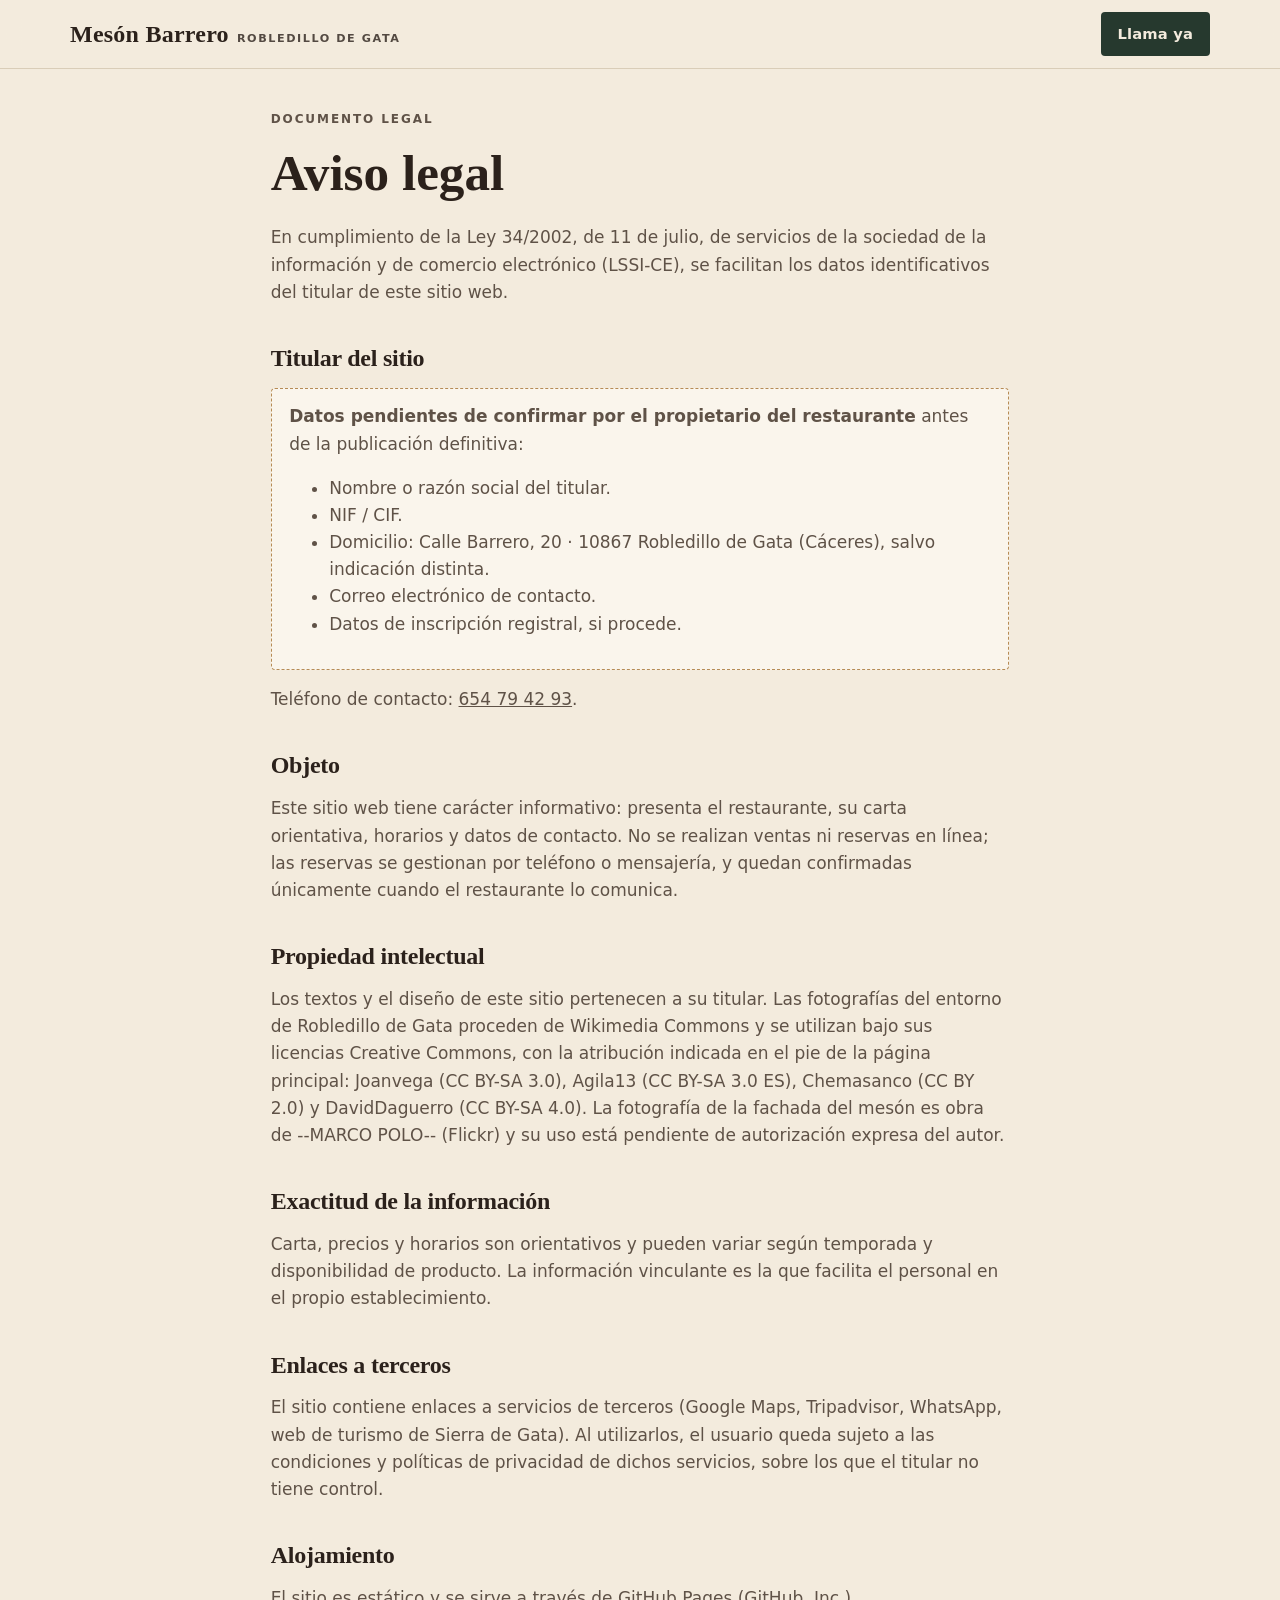
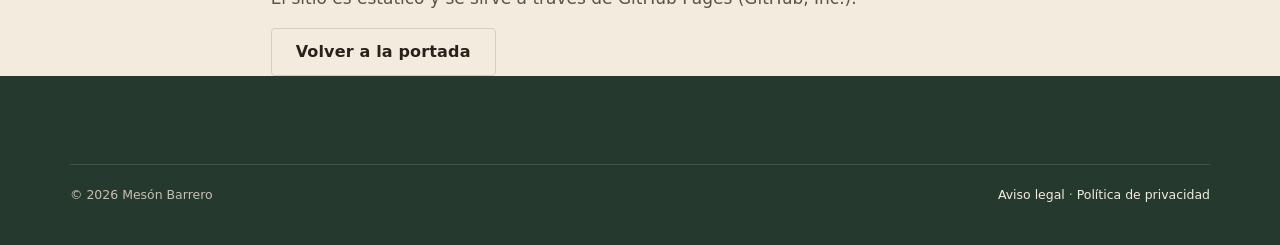
==== aviso-legal.html @ 31200e3a "Rediseño profesional: nueva identidad, CSS/JS separados, fuentes propias, WebP responsive, SEO técni" ====
<!doctype html>
<html lang="es">
<head>
<meta charset="utf-8">
<meta name="viewport" content="width=device-width, initial-scale=1, viewport-fit=cover">
<title>Aviso legal · Mesón Barrero</title>
<meta name="description" content="Aviso legal del sitio web del Mesón Barrero, Robledillo de Gata.">
<link rel="canonical" href="https://abrahamrrr180-netizen.github.io/meson-barrero-web/aviso-legal.html">
<meta name="robots" content="noindex, follow">
<link rel="icon" href="favicon.svg" type="image/svg+xml">
<link rel="stylesheet" href="css/styles.css">
</head>
<body>
<a class="skip" href="#main">Saltar al contenido</a>
<header class="site-header solid">
  <div class="wrap nav">
    <a class="brand" href="./">Mesón Barrero <small>Robledillo de Gata</small></a>
    <div class="nav-right"><a class="btn btn-primary" href="tel:+34654794293">Llama ya</a></div>
  </div>
</header>
<main id="main" class="legal-page">
  <div class="wrap prose">
    <p class="eyebrow">Documento legal</p>
    <h1>Aviso legal</h1>
    <p>En cumplimiento de la Ley 34/2002, de 11 de julio, de servicios de la sociedad de la información y de comercio electrónico (LSSI-CE), se facilitan los datos identificativos del titular de este sitio web.</p>

    <h2>Titular del sitio</h2>
    <div class="pending">
      <p><strong>Datos pendientes de confirmar por el propietario del restaurante</strong> antes de la publicación definitiva:</p>
      <ul>
        <li>Nombre o razón social del titular.</li>
        <li>NIF / CIF.</li>
        <li>Domicilio: Calle Barrero, 20 · 10867 Robledillo de Gata (Cáceres), salvo indicación distinta.</li>
        <li>Correo electrónico de contacto.</li>
        <li>Datos de inscripción registral, si procede.</li>
      </ul>
    </div>
    <p>Teléfono de contacto: <a href="tel:+34654794293">654 79 42 93</a>.</p>

    <h2>Objeto</h2>
    <p>Este sitio web tiene carácter informativo: presenta el restaurante, su carta orientativa, horarios y datos de contacto. No se realizan ventas ni reservas en línea; las reservas se gestionan por teléfono o mensajería, y quedan confirmadas únicamente cuando el restaurante lo comunica.</p>

    <h2>Propiedad intelectual</h2>
    <p>Los textos y el diseño de este sitio pertenecen a su titular. Las fotografías del entorno de Robledillo de Gata proceden de Wikimedia Commons y se utilizan bajo sus licencias Creative Commons, con la atribución indicada en el pie de la página principal: Joanvega (CC BY-SA 3.0), Agila13 (CC BY-SA 3.0 ES), Chemasanco (CC BY 2.0) y DavidDaguerro (CC BY-SA 4.0). La fotografía de la fachada del mesón es obra de --MARCO POLO-- (Flickr) y su uso está pendiente de autorización expresa del autor.</p>

    <h2>Exactitud de la información</h2>
    <p>Carta, precios y horarios son orientativos y pueden variar según temporada y disponibilidad de producto. La información vinculante es la que facilita el personal en el propio establecimiento.</p>

    <h2>Enlaces a terceros</h2>
    <p>El sitio contiene enlaces a servicios de terceros (Google Maps, Tripadvisor, WhatsApp, web de turismo de Sierra de Gata). Al utilizarlos, el usuario queda sujeto a las condiciones y políticas de privacidad de dichos servicios, sobre los que el titular no tiene control.</p>

    <h2>Alojamiento</h2>
    <p>El sitio es estático y se sirve a través de GitHub Pages (GitHub, Inc.).</p>

    <p><a class="btn btn-ghost" href="./">Volver a la portada</a></p>
  </div>
</main>
<footer class="site-footer"><div class="wrap"><div class="legal"><div class="row"><span>© <span id="year">2026</span> Mesón Barrero</span><span><a href="aviso-legal.html">Aviso legal</a> · <a href="privacidad.html">Política de privacidad</a></span></div></div></div></footer>
<script>document.getElementById('year').textContent=new Date().getFullYear();</script>
</body>
</html>
---- css/styles.css ----
/* Mesón Barrero — hoja de estilos
   Dirección: editorial, cálida y natural. Verde bosque, marfil, oro envejecido, marrón carbón.
   Tipografía: Cormorant Garamond (titulares) + Manrope (cuerpo), servidas desde /fonts. */

@font-face{font-family:"Cormorant Garamond";font-style:normal;font-weight:300 700;font-display:swap;src:url("../fonts/CormorantGaramond-normal.woff2") format("woff2")}
@font-face{font-family:"Cormorant Garamond";font-style:italic;font-weight:300 700;font-display:swap;src:url("../fonts/CormorantGaramond-italic.woff2") format("woff2")}
@font-face{font-family:"Manrope";font-style:normal;font-weight:200 800;font-display:swap;src:url("../fonts/Manrope-normal.woff2") format("woff2")}

:root{
  --green:#26392E;--green-2:#2F4639;--ivory:#F3EBDD;--gold:#B68B55;--gold-deep:#8A6536;--brown:#41332B;
  --bg:#F3EBDD;--bg-2:#EAE0CD;--surface:#FAF5EC;
  --fg:#2B211B;--fg-2:#5F5247;
  --band:#26392E;--band-2:#2F4639;--on-band:#F3EBDD;--on-band-2:#C9BFAE;--band-line:#3E5547;
  --accent:#B68B55;--accent-text:#8A6536;--line:#D9CDB8;--ok:#4E8A58;
  --display:"Cormorant Garamond",Georgia,"Times New Roman",serif;
  --body:"Manrope","Segoe UI",system-ui,-apple-system,sans-serif;
  --r:4px;--wrap:1180px;
  color-scheme:light;
}
@media (prefers-color-scheme:dark){
  :root:not([data-theme="light"]){
    --bg:#171C19;--bg-2:#1E2520;--surface:#222A25;--fg:#F0E8DA;--fg-2:#B5A997;
    --band:#10150F;--band-2:#1A211C;--on-band:#F0E8DA;--on-band-2:#A69C8B;--band-line:#2C3A30;
    --accent:#CFA66F;--accent-text:#D8B27E;--line:#33403A;--ok:#6DBA78;color-scheme:dark;
  }
}
:root[data-theme="dark"]{
  --bg:#171C19;--bg-2:#1E2520;--surface:#222A25;--fg:#F0E8DA;--fg-2:#B5A997;
  --band:#10150F;--band-2:#1A211C;--on-band:#F0E8DA;--on-band-2:#A69C8B;--band-line:#2C3A30;
  --accent:#CFA66F;--accent-text:#D8B27E;--line:#33403A;--ok:#6DBA78;color-scheme:dark;
}

*,*::before,*::after{box-sizing:border-box}
html{scroll-behavior:smooth;scroll-padding-top:84px;-webkit-text-size-adjust:100%}
@media (prefers-reduced-motion:reduce){html{scroll-behavior:auto}*,*::before,*::after{animation:none!important;transition:none!important}}
body{margin:0;background:var(--bg);color:var(--fg);font-family:var(--body);font-size:1.0625rem;line-height:1.6;-webkit-font-smoothing:antialiased}
img{display:block;max-width:100%;height:auto}
a{color:inherit}
h1,h2,h3{font-family:var(--display);margin:0;line-height:1.08;text-wrap:balance;font-weight:600}
h2{font-size:clamp(2.1rem,4.6vw,3.3rem);letter-spacing:-.01em}
h2 em{font-style:italic;font-weight:500;color:var(--accent-text)}
h3{font-size:1.45rem}
p{margin:0}
.wrap{max-width:var(--wrap);margin:0 auto;padding-left:max(20px,env(safe-area-inset-left,0px));padding-right:max(20px,env(safe-area-inset-right,0px))}
.eyebrow{font-size:.75rem;font-weight:700;letter-spacing:.16em;text-transform:uppercase;color:var(--accent-text)}
.lead{font-size:1.15rem;color:var(--fg-2);max-width:62ch;line-height:1.65}
section{padding-block:4rem}
@media (min-width:760px){section{padding-block:6.5rem}}
.sec-head{display:grid;gap:.75rem;margin-bottom:2.5rem;max-width:66ch}
.rule{width:56px;height:1px;background:var(--accent);margin-top:.25rem}

/* Accesibilidad */
.skip{position:absolute;left:-999px;top:8px;background:var(--band);color:var(--on-band);padding:.6rem 1rem;border-radius:var(--r);z-index:100}
.skip:focus{left:8px}
:focus-visible{outline:3px solid var(--accent);outline-offset:3px}
.visually-hidden{position:absolute!important;width:1px;height:1px;overflow:hidden;clip:rect(0 0 0 0);white-space:nowrap}

/* Botones */
.btn{display:inline-flex;align-items:center;justify-content:center;gap:.5rem;min-height:48px;padding:.8rem 1.5rem;border-radius:var(--r);font:600 1rem/1 var(--body);text-decoration:none;border:1.5px solid transparent;cursor:pointer;transition:background .15s,color .15s,border-color .15s,transform .1s;letter-spacing:.01em}
.btn:active{transform:translateY(1px)}
.btn-primary{background:var(--band);color:var(--on-band)}
.btn-primary:hover{background:var(--band-2)}
.btn-gold{background:var(--gold);color:#1F1811;border-color:var(--gold)}
.btn-gold:hover{background:#C59A62}
.btn-ghost{background:transparent;border-color:var(--line);color:var(--fg)}
.btn-ghost:hover{border-color:var(--accent);color:var(--accent-text)}
.btn-light{background:rgba(243,235,221,.12);border-color:rgba(243,235,221,.6);color:#fff;backdrop-filter:blur(6px)}
.btn-light:hover{background:rgba(243,235,221,.26)}

/* Cabecera */
.site-header{position:fixed;top:0;left:0;right:0;z-index:40;color:#fff;transition:background .3s,color .3s,box-shadow .3s;background:linear-gradient(180deg,rgba(16,21,15,.6),rgba(16,21,15,0))}
.site-header.solid{color:var(--fg);background:color-mix(in srgb,var(--bg) 90%,transparent);backdrop-filter:blur(14px);-webkit-backdrop-filter:blur(14px);box-shadow:0 1px 0 var(--line)}
.nav{display:flex;align-items:center;justify-content:space-between;gap:1rem;height:68px}
.brand{display:flex;align-items:baseline;gap:.5rem;text-decoration:none;font-family:var(--display);font-weight:600;font-size:1.5rem;letter-spacing:.01em;white-space:nowrap}
.brand small{font-family:var(--body);font-size:.7rem;letter-spacing:.14em;text-transform:uppercase;opacity:.8;font-weight:600}
.nav ul{list-style:none;margin:0;padding:0;display:none;gap:1.75rem}
.nav ul a{text-decoration:none;font-weight:600;font-size:.92rem;opacity:.88;letter-spacing:.02em}
.nav ul a:hover{opacity:1;text-decoration:underline;text-underline-offset:.35em}
.nav-right{display:flex;align-items:center;gap:.6rem}
.nav .btn{min-height:44px;padding:.55rem 1rem;font-size:.92rem;white-space:nowrap}
.site-header:not(.solid) .btn-primary{background:var(--gold);color:#1F1811}
@media (min-width:900px){.nav ul{display:flex}.brand small{display:inline}}
@media (max-width:899px){.brand small{display:none}}
.lang{display:inline-flex;border:1px solid rgba(255,255,255,.5);border-radius:999px;padding:2px}
.site-header.solid .lang{border-color:var(--line)}
.lang button{appearance:none;border:0;background:transparent;color:inherit;font:700 .74rem/1 var(--body);letter-spacing:.08em;padding:0 .6rem;min-width:40px;min-height:38px;border-radius:999px;cursor:pointer;opacity:.75}
.lang button[aria-pressed="true"]{background:rgba(255,255,255,.22);opacity:1}
.site-header.solid .lang button[aria-pressed="true"]{background:var(--band);color:var(--on-band)}
@media (max-width:420px){.nav .btn{padding:.55rem .75rem;font-size:.85rem}.lang button{padding:0 .45rem;min-width:34px}}

/* Hero */
.hero{position:relative;min-height:92svh;color:#fff;display:grid;align-items:end;padding:0;overflow:hidden;background:var(--band)}
.hero picture,.hero img{position:absolute;inset:0;width:100%;height:100%;object-fit:cover;object-position:50% 62%}
.hero::after{content:"";position:absolute;inset:0;background:linear-gradient(180deg,rgba(16,21,15,.18) 0%,rgba(16,21,15,.08) 35%,rgba(16,21,15,.82) 100%)}
.hero .wrap{position:relative;z-index:1;width:100%;padding-block:0 3rem;display:grid;gap:1.1rem}
.hero h1{font-size:clamp(3.2rem,9.5vw,6.8rem);font-weight:500;letter-spacing:-.015em;line-height:.95}
.hero h1 em{font-style:italic;font-weight:500;color:#E3C396}
.hero .kicker{font-size:.78rem;font-weight:700;letter-spacing:.18em;text-transform:uppercase;color:#E3C396}
.hero .sub{font-size:clamp(1.05rem,1.9vw,1.3rem);max-width:54ch;color:rgba(255,255,255,.9);line-height:1.6}
.hero-row{display:flex;flex-wrap:wrap;gap:.75rem;align-items:center;margin-top:.4rem}
.status{display:inline-flex;align-items:center;gap:.5rem;background:rgba(16,21,15,.45);border:1px solid rgba(255,255,255,.35);border-radius:999px;padding:.45rem .9rem .45rem .65rem;font-size:.88rem;backdrop-filter:blur(6px);width:fit-content}
.status .dot{width:9px;height:9px;border-radius:50%;background:#bbb;flex:none}
.status.open .dot{background:#6DBA78}
.status.closed .dot{background:#E3C396}
.hero .meta{font-size:.9rem;line-height:1.7;color:rgba(255,255,255,.82)}
@media (min-width:760px){.hero .wrap{padding-block:0 4.5rem;grid-template-columns:1fr auto;align-items:end}.hero .meta{text-align:right;font-size:.95rem;line-height:1.85}}

/* Confianza */
.trust{padding-block:0;background:var(--surface);border-bottom:1px solid var(--line)}
.trust .wrap{display:grid;grid-template-columns:repeat(2,1fr);gap:0}
@media (min-width:760px){.trust .wrap{grid-template-columns:repeat(4,1fr)}}
.trust div{padding:1.4rem .5rem;text-align:center;border-right:1px solid var(--line)}
.trust div:last-child{border-right:0}
@media (max-width:759px){.trust div:nth-child(2){border-right:0}.trust div:nth-child(-n+2){border-bottom:1px solid var(--line)}}
.trust strong{display:block;font-family:var(--display);font-size:clamp(1.7rem,3.4vw,2.3rem);font-weight:600;line-height:1;font-variant-numeric:tabular-nums}
.trust span{display:block;margin-top:.35rem;font-size:.72rem;letter-spacing:.1em;text-transform:uppercase;color:var(--fg-2);font-weight:700}
.trust a{text-decoration:none;color:inherit}
.trust a:hover span{color:var(--accent-text)}

/* Intro editorial */
.intro{text-align:center}
.intro p.big{font-family:var(--display);font-size:clamp(1.7rem,3.4vw,2.6rem);line-height:1.25;max-width:30ch;margin:1rem auto 0;font-weight:500}
.intro p.big em{font-style:italic;color:var(--accent-text)}

/* Especialidades */
.specs{display:grid;gap:0;border-top:1px solid var(--line)}
@media (min-width:640px){.specs{grid-template-columns:repeat(2,1fr)}}
@media (min-width:980px){.specs{grid-template-columns:repeat(4,1fr)}}
.spec{padding:1.75rem 1.5rem 1.75rem 0;border-bottom:1px solid var(--line);display:grid;gap:.5rem;align-content:start}
@media (min-width:640px){.spec{padding-right:2rem}.spec:nth-child(2n){border-left:1px solid var(--line);padding-left:2rem}}
@media (min-width:980px){.spec:nth-child(2n){border-left:0;padding-left:0}.spec+.spec{border-left:1px solid var(--line);padding-left:2rem}}
.spec .num{font-family:var(--display);font-style:italic;color:var(--accent-text);font-size:1.1rem}
.spec h3{font-size:1.5rem}
.spec p{color:var(--fg-2);font-size:.97rem}

/* Mosaico */
.strip{padding:0;background:var(--bg-2)}
.mosaic{display:grid;grid-template-columns:1.4fr 1fr 1fr;grid-auto-rows:min(44vh,420px);gap:6px}
.mosaic figure{margin:0;position:relative;overflow:hidden;background:var(--band-2)}
.mosaic img{width:100%;height:100%;object-fit:cover;transition:transform 1.2s ease}
@media (hover:hover){.mosaic figure:hover img{transform:scale(1.03)}}
.mosaic figcaption{position:absolute;left:0;right:0;bottom:0;padding:.7rem 1rem;font-size:.8rem;color:#fff;background:linear-gradient(0deg,rgba(16,21,15,.7),transparent);letter-spacing:.03em}
.mosaic .tall{grid-row:span 2}
.mosaic .wide{grid-column:span 2}
@media (max-width:760px){
  .mosaic{display:flex;overflow-x:auto;gap:6px;scroll-snap-type:x mandatory;-webkit-overflow-scrolling:touch;scrollbar-width:none;padding-inline:max(20px,env(safe-area-inset-left,0px))}
  .mosaic::-webkit-scrollbar{display:none}
  .mosaic figure{flex:0 0 82vw;height:60vw;scroll-snap-align:center;border-radius:var(--r)}
}

/* Carta */
.carta{background:var(--bg-2)}
.carta .head{display:flex;justify-content:space-between;align-items:flex-end;gap:1.5rem;flex-wrap:wrap;margin-bottom:1.5rem}
.carta .head p{max-width:42ch;color:var(--fg-2)}
.cat-nav{position:sticky;top:68px;z-index:5;display:flex;gap:.4rem;overflow-x:auto;padding:.75rem 0;margin-bottom:1.5rem;scrollbar-width:none;background:var(--bg-2);border-bottom:1px solid var(--line)}
.cat-nav::-webkit-scrollbar{display:none}
.cat-nav a{flex:none;display:inline-flex;align-items:center;min-height:44px;text-decoration:none;font-size:.85rem;font-weight:700;letter-spacing:.02em;padding:.5rem 1rem;border-radius:999px;border:1px solid var(--line);color:var(--fg-2);background:var(--surface)}
.cat-nav a:hover,.cat-nav a[aria-current="true"]{border-color:var(--band);background:var(--band);color:var(--on-band)}
.cols{display:grid;gap:0 5rem}
@media (min-width:860px){.cols{grid-template-columns:1fr 1fr}}
.grp{margin-bottom:2.75rem;scroll-margin-top:140px}
.grp h3{font-family:var(--body);font-size:.75rem;letter-spacing:.16em;text-transform:uppercase;color:var(--accent-text);font-weight:700;margin-bottom:.6rem;padding-bottom:.6rem;border-bottom:1px solid var(--line)}
.d{display:grid;grid-template-columns:1fr auto;gap:.1rem .75rem;padding:.75rem 0;border-bottom:1px solid var(--line);align-items:baseline}
.d b{font-weight:600;font-family:var(--display);font-size:1.3rem;line-height:1.2}
.d b i{font-style:italic;font-weight:500;color:var(--accent-text);font-size:1.05rem;margin-left:.4rem}
.d small{grid-column:1/-1;color:var(--fg-2);font-size:.92rem}
.d .tag{font-size:.66rem;font-weight:700;letter-spacing:.08em;text-transform:uppercase;color:var(--fg-2);border:1px solid var(--line);border-radius:3px;padding:.15rem .4rem;white-space:nowrap}
.carta .foot{color:var(--fg-2);font-size:.92rem;max-width:72ch;display:grid;gap:.4rem;border-top:1px solid var(--line);padding-top:1.25rem}

/* El mesón */
.meson{display:grid;gap:2.5rem}
@media (min-width:900px){.meson{grid-template-columns:1.05fr .95fr;align-items:center}}
.features{display:grid;gap:1.1rem;margin-top:.5rem}
.feature{display:grid;grid-template-columns:44px 1fr;gap:1rem;align-items:start}
.feature .ic{width:44px;height:44px;border-radius:50%;border:1px solid var(--accent);color:var(--accent-text);display:grid;place-items:center}
.feature .ic svg{width:20px;height:20px}
.feature h3{font-size:1.25rem}
.feature p{color:var(--fg-2);font-size:.95rem}
.photo{margin:0;border-radius:var(--r);overflow:hidden;position:relative}
.photo img{width:100%;height:100%;object-fit:cover;aspect-ratio:4/5;max-height:680px}
.photo figcaption{position:absolute;left:0;right:0;bottom:0;padding:.7rem 1rem;font-size:.8rem;color:#fff;background:linear-gradient(0deg,rgba(16,21,15,.7),transparent)}

/* Entorno */
.pueblo{background:var(--band);color:var(--on-band)}
.pueblo .eyebrow{color:#E3C396}
.pueblo h2 em{color:#E3C396}
.pueblo .lead{color:var(--on-band-2)}
.plan{display:grid;gap:1.25rem;margin-top:2.5rem}
@media (min-width:760px){.plan{grid-template-columns:repeat(3,1fr)}}
.plan-item{border-radius:var(--r);overflow:hidden;background:var(--band-2);display:grid;grid-template-rows:auto 1fr;border:1px solid var(--band-line)}
.plan-item img{width:100%;aspect-ratio:4/3;object-fit:cover}
.plan-item div{padding:1.2rem 1.3rem 1.4rem;display:grid;gap:.45rem;align-content:start}
.plan-item .when{font-size:.72rem;font-weight:700;letter-spacing:.14em;text-transform:uppercase;color:#E3C396}
.plan-item h3{color:var(--on-band)}
.plan-item p{color:var(--on-band-2);font-size:.95rem}
.dist{display:flex;flex-wrap:wrap;gap:.5rem;margin-top:2rem}
.dist span{border:1px solid var(--band-line);border-radius:999px;padding:.4rem .9rem;font-size:.86rem;color:var(--on-band-2)}
.dist span b{color:var(--on-band);font-weight:600}
.pueblo a.ext{color:var(--on-band);text-decoration-color:#E3C396;text-underline-offset:.3em}

/* Opiniones */
.reviews{display:grid;gap:1.5rem}
@media (min-width:760px){.reviews{grid-template-columns:1fr 1fr}}
.review-card{display:block;text-decoration:none;color:inherit;background:var(--surface);border:1px solid var(--line);border-radius:var(--r);padding:1.6rem 1.75rem;display:grid;gap:.5rem;align-content:start;transition:border-color .15s}
.review-card:hover{border-color:var(--accent)}
.review-card .score{font-family:var(--display);font-size:3rem;font-weight:600;line-height:1;font-variant-numeric:tabular-nums}
.review-card .score small{font-size:1.1rem;color:var(--fg-2);font-weight:500}
.review-card .src{font-size:.75rem;letter-spacing:.12em;text-transform:uppercase;font-weight:700;color:var(--accent-text)}
.review-card p{color:var(--fg-2);font-size:.95rem}
.review-card .more{font-weight:700;font-size:.9rem;text-decoration:underline;text-underline-offset:.3em;color:var(--fg)}
.themes{margin-top:2rem;display:grid;gap:.6rem;max-width:70ch}
.themes p{color:var(--fg-2)}
.themes ul{margin:0;padding-left:1.1rem;color:var(--fg-2);display:grid;gap:.25rem}

/* Reservas */
.reservas{background:var(--bg-2)}
.res-grid{display:grid;gap:1.5rem}
@media (min-width:900px){.res-grid{grid-template-columns:1.1fr .9fr;align-items:start}}
.card{background:var(--surface);border:1px solid var(--line);border-radius:var(--r);padding:1.4rem;display:grid;gap:1.25rem;align-content:start}
@media (min-width:760px){.card{padding:1.9rem}}
.phone-big{font-family:var(--display);font-size:clamp(2.1rem,5vw,2.9rem);font-weight:600;letter-spacing:.01em;font-variant-numeric:tabular-nums;text-decoration:none;line-height:1}
.phone-row{display:flex;flex-wrap:wrap;align-items:center;gap:.9rem}
.hours{list-style:none;margin:0;padding:0}
.hours li{display:flex;justify-content:space-between;gap:1rem;padding:.45rem 0;border-bottom:1px solid var(--line);font-variant-numeric:tabular-nums;font-size:.97rem}
.hours li span:last-child{color:var(--fg-2)}
.hours li.today{font-weight:700}
.hours li.today span{color:var(--accent-text)}
.small{font-size:.9rem;color:var(--fg-2)}
.note{border-left:2px solid var(--accent);padding:.2rem 0 .2rem 1rem;color:var(--fg-2);font-size:.95rem}

/* FAQ */
.faq-list{max-width:780px}
details{border-bottom:1px solid var(--line);padding:1rem 0}
summary{cursor:pointer;font-weight:600;font-family:var(--display);font-size:1.3rem;list-style:none;display:flex;justify-content:space-between;gap:1rem;align-items:baseline}
summary::-webkit-details-marker{display:none}
summary::after{content:"+";color:var(--accent-text);font-weight:400;font-size:1.5rem;line-height:1;flex:none}
details[open] summary::after{content:"–"}
details p{color:var(--fg-2);padding-top:.6rem;max-width:66ch}

/* Cómo llegar */
.llegar{display:grid;gap:2.5rem}
@media (min-width:900px){.llegar{grid-template-columns:1fr 1fr;align-items:center}}
.llegar ul{margin:.75rem 0 0;padding-left:1.1rem;color:var(--fg-2);display:grid;gap:.4rem}
.mapcard{display:block;position:relative;border-radius:var(--r);overflow:hidden;aspect-ratio:4/3;text-decoration:none;color:#fff;background:var(--band)}
.mapcard img{position:absolute;inset:0;width:100%;height:100%;object-fit:cover;object-position:50% 72%;transition:transform 1.2s ease}
@media (hover:hover){.mapcard:hover img{transform:scale(1.03)}}
.mapcard-body{position:absolute;inset:auto 0 0;padding:1.4rem;display:grid;gap:.25rem;background:linear-gradient(0deg,rgba(16,21,15,.82),rgba(16,21,15,0));font-size:.95rem}
.mapcard-body strong{font-family:var(--display);font-size:1.6rem;font-weight:600}
.mapcard .pin{width:34px;height:34px;border-radius:50%;background:var(--gold);color:#1F1811;display:grid;place-items:center;margin-bottom:.4rem}
.mapcard .pin svg{width:20px;height:20px}

/* Pie */
.site-footer{background:var(--band);color:var(--on-band-2);padding-block:3rem 2.5rem;font-size:.9rem}
.site-footer .grid{display:grid;gap:2rem}
@media (min-width:760px){.site-footer .grid{grid-template-columns:1.4fr 1fr 1fr}}
.site-footer h3{font-family:var(--display);color:var(--on-band);font-size:1.4rem;margin-bottom:.6rem}
.site-footer ul{list-style:none;margin:0;padding:0;display:grid;gap:.35rem}
.site-footer a{color:var(--on-band);text-decoration:none}
.site-footer a:hover{text-decoration:underline;text-underline-offset:.3em}
.site-footer .legal{margin-top:2.5rem;padding-top:1.25rem;border-top:1px solid var(--band-line);display:grid;gap:.75rem;font-size:.78rem;line-height:1.6}
.site-footer .legal .row{display:flex;flex-wrap:wrap;gap:.5rem 1.5rem;justify-content:space-between}

/* Barra móvil */
.bar{display:none}
@media (max-width:760px){
  .hero .kicker{font-size:.7rem;letter-spacing:.12em}
  body{padding-bottom:calc(74px + env(safe-area-inset-bottom,0px))}
  .bar{display:grid;grid-template-columns:1.15fr 1fr 1fr 1fr;gap:6px;position:fixed;left:0;right:0;bottom:0;z-index:30;padding:10px max(12px,env(safe-area-inset-right,0px)) calc(10px + env(safe-area-inset-bottom,0px)) max(12px,env(safe-area-inset-left,0px));background:color-mix(in srgb,var(--bg) 94%,transparent);backdrop-filter:blur(14px);-webkit-backdrop-filter:blur(14px);border-top:1px solid var(--line)}
  .bar a{display:grid;place-items:center;min-height:48px;padding:10px 2px;border-radius:var(--r);font-size:.82rem;font-weight:700;border:1px solid var(--line);background:var(--surface);text-decoration:none;white-space:nowrap}
  .bar a.call{background:var(--band);color:var(--on-band);border-color:var(--band)}
  .hero{min-height:84svh}
  .hero .wrap{padding-block:0 2rem}
  .hero h1{font-size:clamp(3rem,15vw,4.4rem)}
  .hero .sub{font-size:1rem}
  .hero-row .btn{flex:1 1 100%}
  .hero .meta{display:none}
  section{padding-block:3rem}
  .intro p.big{font-size:1.5rem}
  .cat-nav{top:68px}
  .grp{margin-bottom:2rem}
  .phone-row .btn{display:none}
}

/* Páginas legales */
.legal-page{padding-top:110px}
.legal-page .prose{max-width:72ch;display:grid;gap:1rem}
.legal-page h1{font-size:clamp(2.2rem,5vw,3.2rem);font-weight:600;margin-bottom:.5rem}
.legal-page h2{font-size:1.5rem;margin-top:1.5rem}
.legal-page p,.legal-page li{color:var(--fg-2)}
.legal-page .pending{background:var(--surface);border:1px dashed var(--accent);border-radius:var(--r);padding:.9rem 1.1rem;color:var(--fg)}
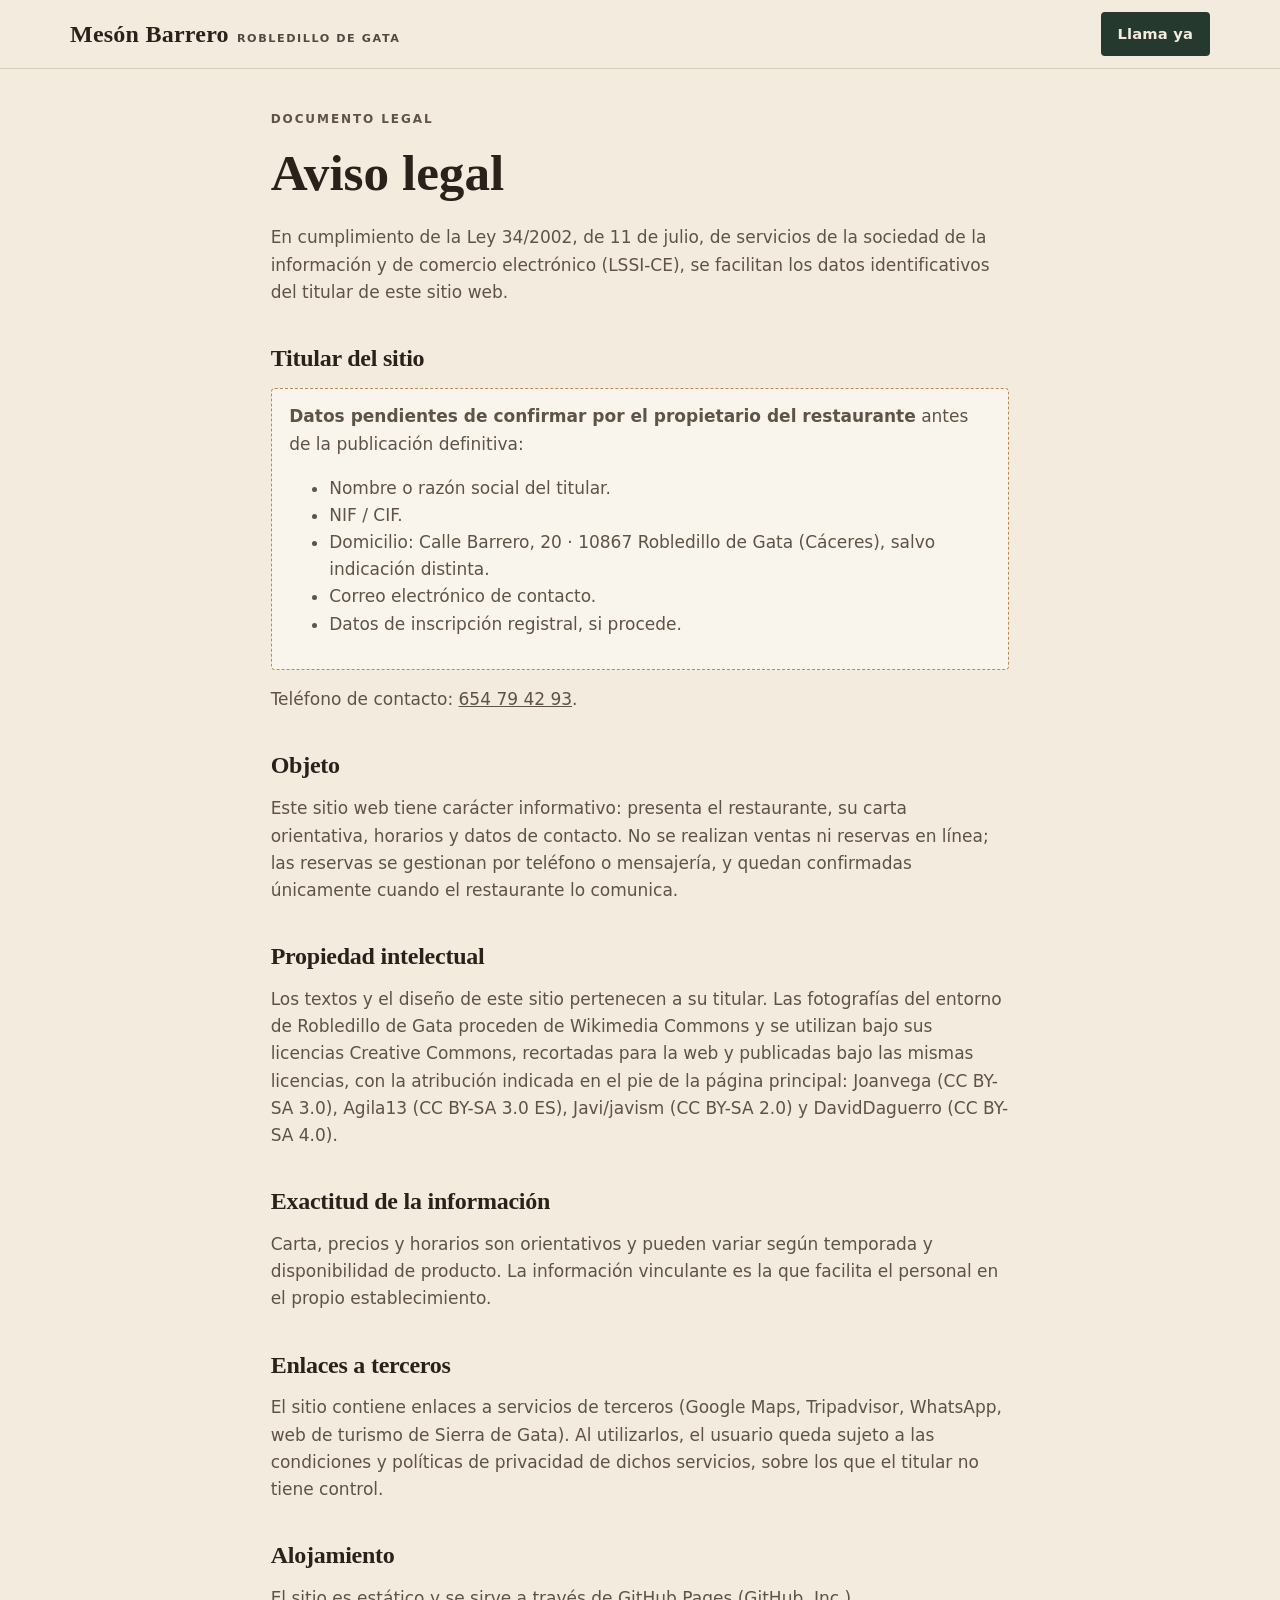
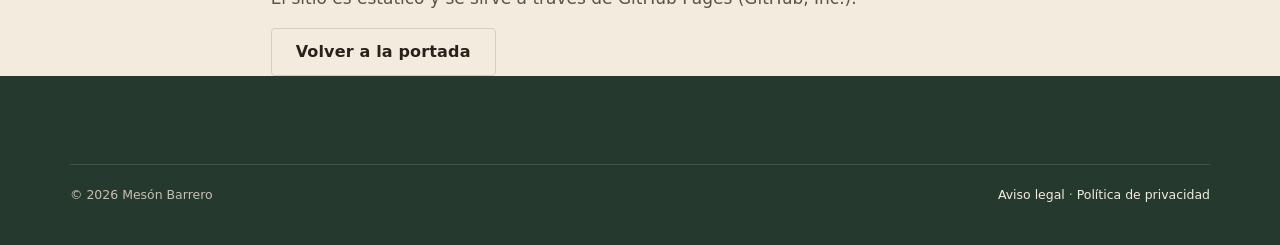
==== commit 4c746fa8: "Sustituir la fachada (derechos reservados) por foto CC BY-SA de Javi/javism; og.jpg desde la cascada" ====
--- a/aviso-legal.html
+++ b/aviso-legal.html
@@ -41,7 +41,7 @@
     <p>Este sitio web tiene carácter informativo: presenta el restaurante, su carta orientativa, horarios y datos de contacto. No se realizan ventas ni reservas en línea; las reservas se gestionan por teléfono o mensajería, y quedan confirmadas únicamente cuando el restaurante lo comunica.</p>
 
     <h2>Propiedad intelectual</h2>
-    <p>Los textos y el diseño de este sitio pertenecen a su titular. Las fotografías del entorno de Robledillo de Gata proceden de Wikimedia Commons y se utilizan bajo sus licencias Creative Commons, con la atribución indicada en el pie de la página principal: Joanvega (CC BY-SA 3.0), Agila13 (CC BY-SA 3.0 ES), Chemasanco (CC BY 2.0) y DavidDaguerro (CC BY-SA 4.0). La fotografía de la fachada del mesón es obra de --MARCO POLO-- (Flickr) y su uso está pendiente de autorización expresa del autor.</p>
+    <p>Los textos y el diseño de este sitio pertenecen a su titular. Las fotografías del entorno de Robledillo de Gata proceden de Wikimedia Commons y se utilizan bajo sus licencias Creative Commons, recortadas para la web y publicadas bajo las mismas licencias, con la atribución indicada en el pie de la página principal: Joanvega (CC BY-SA 3.0), Agila13 (CC BY-SA 3.0 ES), Javi/javism (CC BY-SA 2.0) y DavidDaguerro (CC BY-SA 4.0).</p>
 
     <h2>Exactitud de la información</h2>
     <p>Carta, precios y horarios son orientativos y pueden variar según temporada y disponibilidad de producto. La información vinculante es la que facilita el personal en el propio establecimiento.</p>
--- a/css/styles.css
+++ b/css/styles.css
@@ -242,7 +242,7 @@
 @media (min-width:900px){.llegar{grid-template-columns:1fr 1fr;align-items:center}}
 .llegar ul{margin:.75rem 0 0;padding-left:1.1rem;color:var(--fg-2);display:grid;gap:.4rem}
 .mapcard{display:block;position:relative;border-radius:var(--r);overflow:hidden;aspect-ratio:4/3;text-decoration:none;color:#fff;background:var(--band)}
-.mapcard img{position:absolute;inset:0;width:100%;height:100%;object-fit:cover;object-position:50% 72%;transition:transform 1.2s ease}
+.mapcard img{position:absolute;inset:0;width:100%;height:100%;object-fit:cover;object-position:50% 40%;transition:transform 1.2s ease}
 @media (hover:hover){.mapcard:hover img{transform:scale(1.03)}}
 .mapcard-body{position:absolute;inset:auto 0 0;padding:1.4rem;display:grid;gap:.25rem;background:linear-gradient(0deg,rgba(16,21,15,.82),rgba(16,21,15,0));font-size:.95rem}
 .mapcard-body strong{font-family:var(--display);font-size:1.6rem;font-weight:600}
